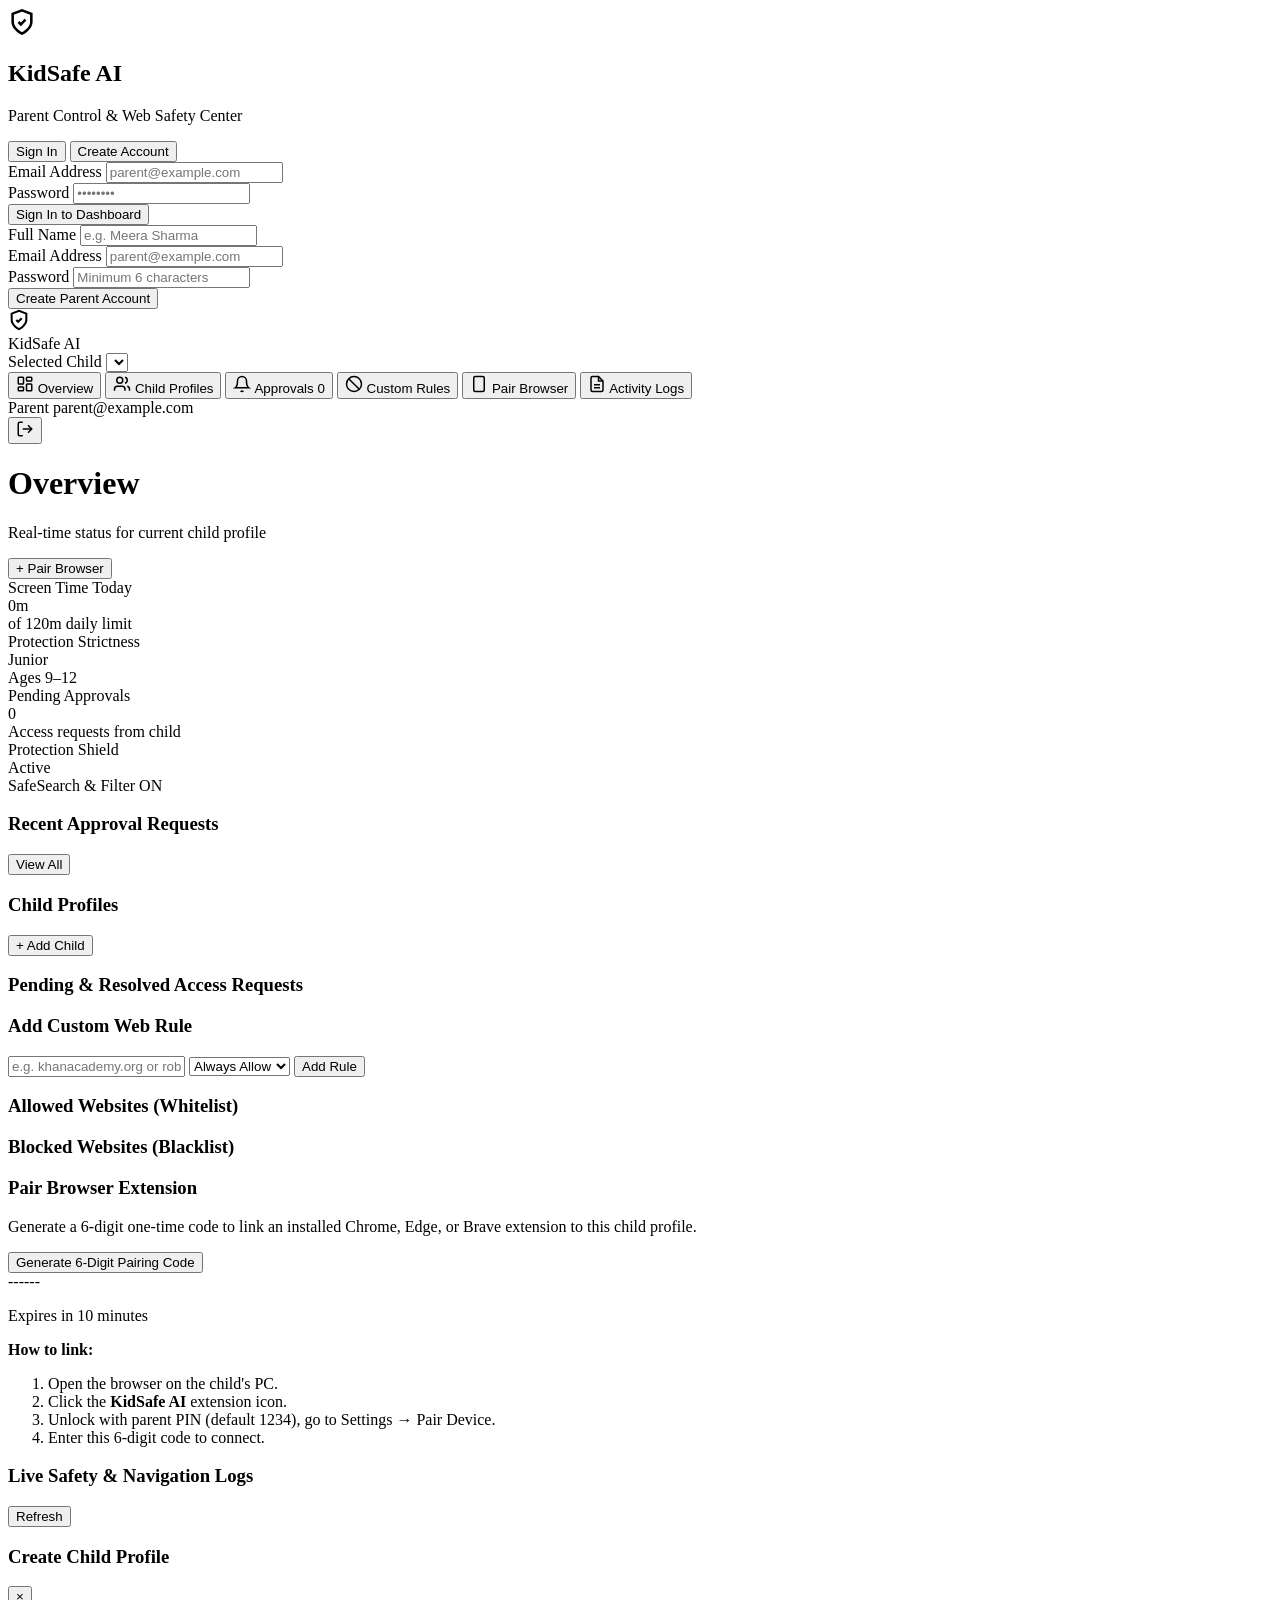
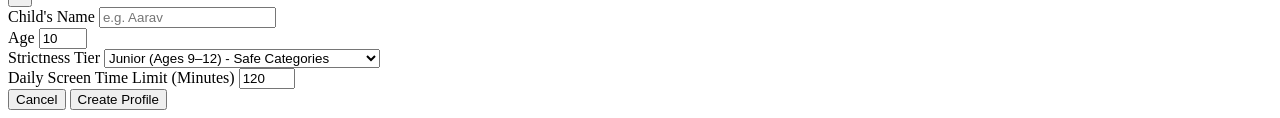
==== backend/static/index.html @ 576cd578 "feat: implement Phase 2 - FastAPI Backend, Remote Parent Dashboard & Device Pairing" ====
<!DOCTYPE html>
<html lang="en">
<head>
  <meta charset="UTF-8">
  <meta name="viewport" content="width=device-width, initial-scale=1.0">
  <title>KidSafe AI - Parent Dashboard</title>
  <link rel="stylesheet" href="/static/style.css">
  <link rel="preconnect" href="https://fonts.googleapis.com">
  <link rel="preconnect" href="https://fonts.gstatic.com" crossorigin>
  <link href="https://fonts.googleapis.com/css2?family=Plus+Jakarta+Sans:wght@400;500;600;700&display=swap" rel="stylesheet">
</head>
<body>
  <!-- Auth Screen (Visible when logged out) -->
  <div id="authScreen" class="auth-screen">
    <div class="auth-box">
      <div class="auth-logo">
        <div class="shield-circle">
          <svg viewBox="0 0 24 24" width="28" height="28" fill="none" stroke="currentColor" stroke-width="2.2">
            <path d="M12 22s8-4 8-10V5l-8-3-8 3v7c0 6 8 10 8 10z"/>
            <path d="M9 12l2 2 4-4"/>
          </svg>
        </div>
        <h2>KidSafe AI</h2>
        <p>Parent Control & Web Safety Center</p>
      </div>

      <div class="auth-tabs">
        <button class="auth-tab-btn active" id="tabLoginBtn">Sign In</button>
        <button class="auth-tab-btn" id="tabRegisterBtn">Create Account</button>
      </div>

      <!-- Login Form -->
      <form id="loginForm" class="auth-form">
        <div class="input-field">
          <label>Email Address</label>
          <input type="email" id="loginEmail" placeholder="parent@example.com" required>
        </div>
        <div class="input-field">
          <label>Password</label>
          <input type="password" id="loginPassword" placeholder="••••••••" required>
        </div>
        <button type="submit" class="btn btn-primary btn-block">Sign In to Dashboard</button>
        <div class="auth-error hidden" id="loginError"></div>
      </form>

      <!-- Register Form -->
      <form id="registerForm" class="auth-form hidden">
        <div class="input-field">
          <label>Full Name</label>
          <input type="text" id="regName" placeholder="e.g. Meera Sharma" required>
        </div>
        <div class="input-field">
          <label>Email Address</label>
          <input type="email" id="regEmail" placeholder="parent@example.com" required>
        </div>
        <div class="input-field">
          <label>Password</label>
          <input type="password" id="regPassword" placeholder="Minimum 6 characters" required>
        </div>
        <button type="submit" class="btn btn-primary btn-block">Create Parent Account</button>
        <div class="auth-error hidden" id="regError"></div>
      </form>
    </div>
  </div>

  <!-- Main Dashboard App (Visible when logged in) -->
  <div id="appContainer" class="app-layout hidden">
    <!-- Sidebar Navigation -->
    <aside class="sidebar">
      <div class="brand">
        <div class="brand-icon">
          <svg viewBox="0 0 24 24" width="22" height="22" fill="none" stroke="currentColor" stroke-width="2.2">
            <path d="M12 22s8-4 8-10V5l-8-3-8 3v7c0 6 8 10 8 10z"/>
            <path d="M9 12l2 2 4-4"/>
          </svg>
        </div>
        <span class="brand-title">KidSafe AI</span>
      </div>

      <!-- Child Selector in Sidebar -->
      <div class="sidebar-child-select">
        <label>Selected Child</label>
        <select id="childProfileSelector"></select>
      </div>

      <nav class="nav-menu">
        <button class="nav-item active" data-view="viewOverview">
          <svg viewBox="0 0 24 24" width="18" height="18" fill="none" stroke="currentColor" stroke-width="2"><rect width="7" height="9" x="3" y="3" rx="1"/><rect width="7" height="5" x="14" y="3" rx="1"/><rect width="7" height="9" x="14" y="12" rx="1"/><rect width="7" height="5" x="3" y="16" rx="1"/></svg>
          Overview
        </button>
        <button class="nav-item" data-view="viewProfiles">
          <svg viewBox="0 0 24 24" width="18" height="18" fill="none" stroke="currentColor" stroke-width="2"><path d="M16 21v-2a4 4 0 0 0-4-4H6a4 4 0 0 0-4 4v2"/><circle cx="9" cy="7" r="4"/><path d="M22 21v-2a4 4 0 0 0-3-3.87"/><path d="M16 3.13a4 4 0 0 1 0 7.75"/></svg>
          Child Profiles
        </button>
        <button class="nav-item" data-view="viewApprovals">
          <svg viewBox="0 0 24 24" width="18" height="18" fill="none" stroke="currentColor" stroke-width="2"><path d="M18 8A6 6 0 0 0 6 8c0 7-3 9-3 9h18s-3-2-3-9"/><path d="M13.73 21a2 2 0 0 1-3.46 0"/></svg>
          Approvals
          <span class="badge" id="navBadgeApprovals">0</span>
        </button>
        <button class="nav-item" data-view="viewRules">
          <svg viewBox="0 0 24 24" width="18" height="18" fill="none" stroke="currentColor" stroke-width="2"><circle cx="12" cy="12" r="10"/><line x1="4.93" y1="4.93" x2="19.07" y2="19.07"/></svg>
          Custom Rules
        </button>
        <button class="nav-item" data-view="viewPairing">
          <svg viewBox="0 0 24 24" width="18" height="18" fill="none" stroke="currentColor" stroke-width="2"><rect width="14" height="20" x="5" y="2" rx="2" ry="2"/><line x1="12" y1="18" x2="12.01" y2="18"/></svg>
          Pair Browser
        </button>
        <button class="nav-item" data-view="viewLogs">
          <svg viewBox="0 0 24 24" width="18" height="18" fill="none" stroke="currentColor" stroke-width="2"><path d="M14 2H6a2 2 0 0 0-2 2v16a2 2 0 0 0 2 2h12a2 2 0 0 0 2-2V8z"/><polyline points="14 2 14 8 20 8"/><line x1="16" y1="13" x2="8" y2="13"/><line x1="16" y1="17" x2="8" y2="17"/></svg>
          Activity Logs
        </button>
      </nav>

      <div class="user-footer">
        <div class="user-meta">
          <span class="user-name" id="userNameLabel">Parent</span>
          <span class="user-email" id="userEmailLabel">parent@example.com</span>
        </div>
        <button class="btn-logout" id="btnLogout" title="Logout">
          <svg viewBox="0 0 24 24" width="18" height="18" fill="none" stroke="currentColor" stroke-width="2"><path d="M9 21H5a2 2 0 0 1-2-2V5a2 2 0 0 1 2-2h4"/><polyline points="16 17 21 12 16 7"/><line x1="21" y1="12" x2="9" y2="12"/></svg>
        </button>
      </div>
    </aside>

    <!-- Main Content Area -->
    <main class="content-area">
      <!-- Top header bar -->
      <header class="topbar">
        <div>
          <h1 id="pageTitle">Overview</h1>
          <p class="page-subtitle" id="pageSubtitle">Real-time status for current child profile</p>
        </div>
        <div class="topbar-actions">
          <button class="btn btn-secondary" id="btnQuickPairModal">+ Pair Browser</button>
        </div>
      </header>

      <!-- View 1: Overview -->
      <section class="view-panel active" id="viewOverview">
        <!-- Stat Cards -->
        <div class="metrics-grid">
          <div class="metric-card">
            <span class="metric-title">Screen Time Today</span>
            <div class="metric-number" id="statScreenTime">0m</div>
            <span class="metric-sub" id="statLimitSub">of 120m daily limit</span>
          </div>
          <div class="metric-card">
            <span class="metric-title">Protection Strictness</span>
            <div class="metric-number" id="statStrictness">Junior</div>
            <span class="metric-sub" id="statAgeSub">Ages 9–12</span>
          </div>
          <div class="metric-card">
            <span class="metric-title">Pending Approvals</span>
            <div class="metric-number highlight" id="statPendingCount">0</div>
            <span class="metric-sub">Access requests from child</span>
          </div>
          <div class="metric-card">
            <span class="metric-title">Protection Shield</span>
            <div class="metric-number safe" id="statShieldStatus">Active</div>
            <span class="metric-sub">SafeSearch & Filter ON</span>
          </div>
        </div>

        <!-- Recent Approvals Banner -->
        <div class="card mt-4">
          <div class="card-header">
            <h3>Recent Approval Requests</h3>
            <button class="btn btn-sm btn-ghost" id="btnViewAllApprovals">View All</button>
          </div>
          <div id="overviewApprovalsList" class="table-container">
            <!-- Populated via JS -->
          </div>
        </div>
      </section>

      <!-- View 2: Child Profiles -->
      <section class="view-panel" id="viewProfiles">
        <div class="card">
          <div class="card-header">
            <h3>Child Profiles</h3>
            <button class="btn btn-primary btn-sm" id="btnOpenNewProfileModal">+ Add Child</button>
          </div>
          <div id="profilesCardsGrid" class="profiles-grid"></div>
        </div>
      </section>

      <!-- View 3: Approvals -->
      <section class="view-panel" id="viewApprovals">
        <div class="card">
          <div class="card-header">
            <h3>Pending & Resolved Access Requests</h3>
          </div>
          <div id="fullApprovalsTable" class="table-container"></div>
        </div>
      </section>

      <!-- View 4: Custom Rules -->
      <section class="view-panel" id="viewRules">
        <div class="card">
          <div class="card-header">
            <h3>Add Custom Web Rule</h3>
          </div>
          <div class="form-row">
            <input type="text" id="newRuleDomain" placeholder="e.g. khanacademy.org or roblox.com" class="input-control">
            <select id="newRuleType" class="input-control select-control">
              <option value="allow">Always Allow</option>
              <option value="block">Always Block</option>
            </select>
            <button class="btn btn-primary" id="btnAddNewRule">Add Rule</button>
          </div>
        </div>

        <div class="grid-2col mt-4">
          <div class="card">
            <div class="card-header">
              <h3>Allowed Websites (Whitelist)</h3>
            </div>
            <div id="dashboardAllowlist" class="tag-cloud"></div>
          </div>
          <div class="card">
            <div class="card-header">
              <h3>Blocked Websites (Blacklist)</h3>
            </div>
            <div id="dashboardBlocklist" class="tag-cloud"></div>
          </div>
        </div>
      </section>

      <!-- View 5: Device Pairing -->
      <section class="view-panel" id="viewPairing">
        <div class="card max-w-600">
          <div class="card-header">
            <h3>Pair Browser Extension</h3>
          </div>
          <p class="card-desc">
            Generate a 6-digit one-time code to link an installed Chrome, Edge, or Brave extension to this child profile.
          </p>

          <div class="pairing-box">
            <button class="btn btn-primary" id="btnGeneratePairCode">Generate 6-Digit Pairing Code</button>
            <div class="pairing-display hidden" id="pairCodeDisplay">
              <div class="pair-code-text" id="displayCode">------</div>
              <p class="pair-expiry" id="displayExpiry">Expires in 10 minutes</p>
              <div class="pair-instructions">
                <strong>How to link:</strong>
                <ol>
                  <li>Open the browser on the child's PC.</li>
                  <li>Click the <strong>KidSafe AI</strong> extension icon.</li>
                  <li>Unlock with parent PIN (default 1234), go to Settings &rarr; Pair Device.</li>
                  <li>Enter this 6-digit code to connect.</li>
                </ol>
              </div>
            </div>
          </div>
        </div>
      </section>

      <!-- View 6: Activity Logs -->
      <section class="view-panel" id="viewLogs">
        <div class="card">
          <div class="card-header">
            <h3>Live Safety & Navigation Logs</h3>
            <button class="btn btn-secondary btn-sm" id="btnRefreshLogs">Refresh</button>
          </div>
          <div id="logsTableContainer" class="table-container"></div>
        </div>
      </section>
    </main>
  </div>

  <!-- Modal: Add Child Profile -->
  <div id="profileModal" class="modal hidden">
    <div class="modal-content">
      <div class="modal-header">
        <h3>Create Child Profile</h3>
        <button class="modal-close" id="btnCloseProfileModal">&times;</button>
      </div>
      <form id="createProfileForm">
        <div class="input-field">
          <label>Child's Name</label>
          <input type="text" id="newChildName" placeholder="e.g. Aarav" required>
        </div>
        <div class="input-field">
          <label>Age</label>
          <input type="number" id="newChildAge" min="4" max="17" value="10" required>
        </div>
        <div class="input-field">
          <label>Strictness Tier</label>
          <select id="newChildTier">
            <option value="little_explorer">Little Explorer (Ages 5–8) - Allowlist Only</option>
            <option value="junior" selected>Junior (Ages 9–12) - Safe Categories</option>
            <option value="teen">Teen (Ages 13–17) - Blocklist & AI Filtering</option>
          </select>
        </div>
        <div class="input-field">
          <label>Daily Screen Time Limit (Minutes)</label>
          <input type="number" id="newChildLimit" min="15" max="600" step="15" value="120" required>
        </div>
        <div class="modal-actions">
          <button type="button" class="btn btn-secondary" id="btnCancelProfileModal">Cancel</button>
          <button type="submit" class="btn btn-primary">Create Profile</button>
        </div>
      </form>
    </div>
  </div>

  <script src="/static/app.js"></script>
</body>
</html>
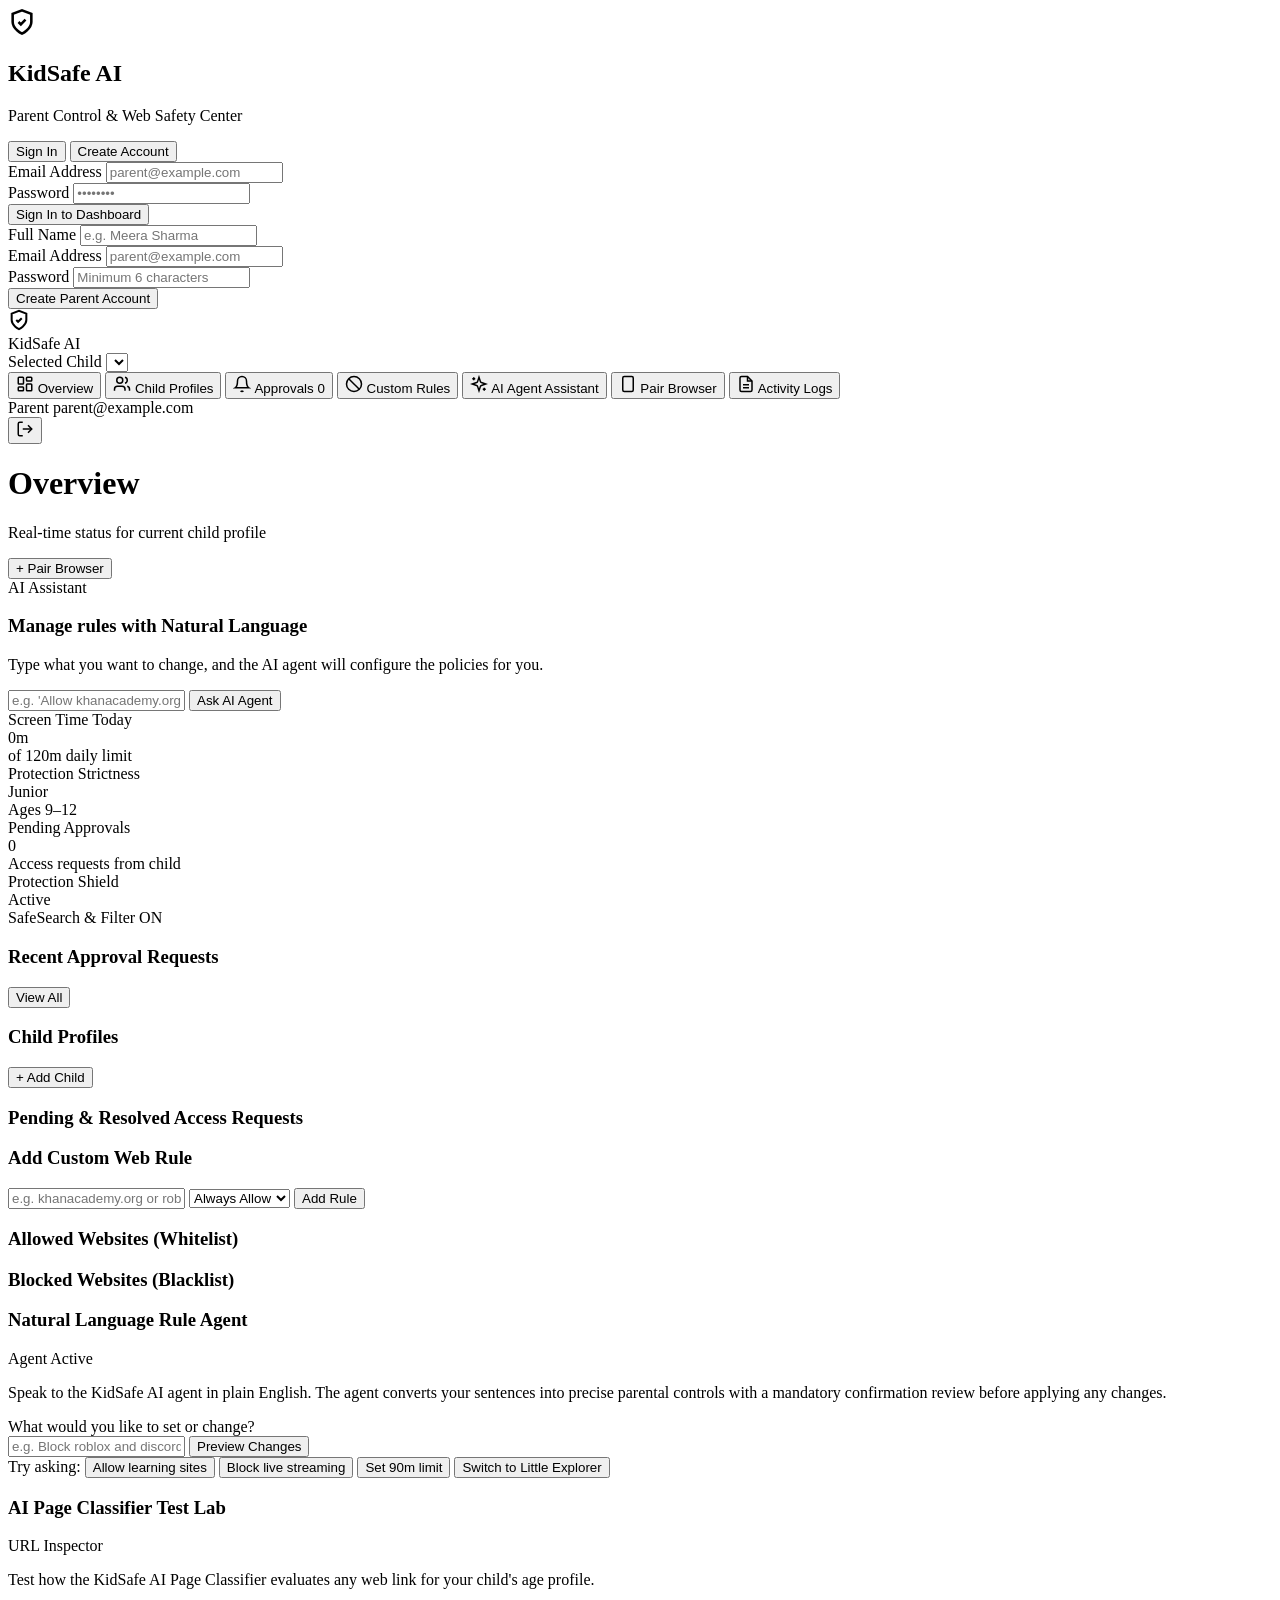
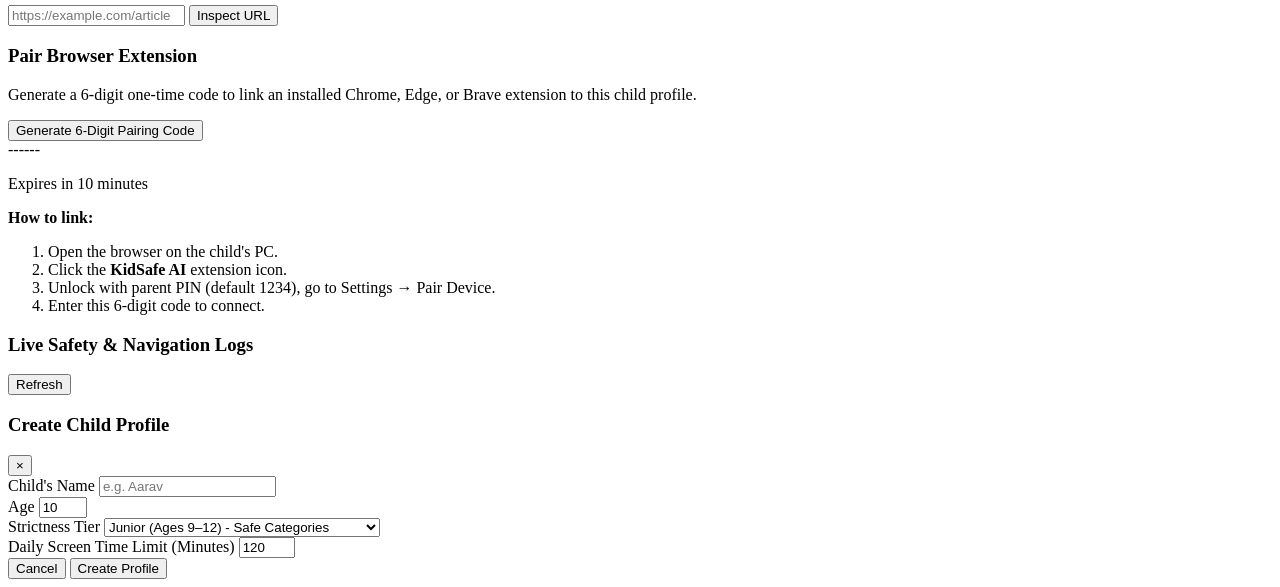
==== commit 6f80a471: "feat: implement Phase 3 - LLM Page Classifier Agent, Natural-Language Parent Agent & AI Dashboard As" ====
--- a/backend/static/index.html
+++ b/backend/static/index.html
@@ -101,6 +101,10 @@
           <svg viewBox="0 0 24 24" width="18" height="18" fill="none" stroke="currentColor" stroke-width="2"><circle cx="12" cy="12" r="10"/><line x1="4.93" y1="4.93" x2="19.07" y2="19.07"/></svg>
           Custom Rules
         </button>
+        <button class="nav-item" data-view="viewAIAssistant">
+          <svg viewBox="0 0 24 24" width="18" height="18" fill="none" stroke="currentColor" stroke-width="2"><path d="m12 3-1.912 5.813a2 2 0 0 1-1.275 1.275L3 12l5.813 1.912a2 2 0 0 1 1.275 1.275L12 21l1.912-5.813a2 2 0 0 1 1.275-1.275L21 12l-5.813-1.912a2 2 0 0 1-1.275-1.275L12 3Z"/><path d="M5 3v4"/><path d="M19 17v4"/><path d="M3 5h4"/><path d="M17 19h4"/></svg>
+          AI Agent Assistant
+        </button>
         <button class="nav-item" data-view="viewPairing">
           <svg viewBox="0 0 24 24" width="18" height="18" fill="none" stroke="currentColor" stroke-width="2"><rect width="14" height="20" x="5" y="2" rx="2" ry="2"/><line x1="12" y1="18" x2="12.01" y2="18"/></svg>
           Pair Browser
@@ -137,6 +141,21 @@
 
       <!-- View 1: Overview -->
       <section class="view-panel active" id="viewOverview">
+        <!-- AI Quick Command Box -->
+        <div class="card mb-4 ai-banner-box">
+          <div class="ai-banner-content">
+            <div class="ai-badge">AI Assistant</div>
+            <h3>Manage rules with Natural Language</h3>
+            <p class="ai-subtitle">Type what you want to change, and the AI agent will configure the policies for you.</p>
+            <div class="ai-input-row">
+              <input type="text" id="overviewAiInput" placeholder="e.g. 'Allow khanacademy.org and set time to 90 mins'" class="input-control">
+              <button class="btn btn-primary" id="btnOverviewAiSend">Ask AI Agent</button>
+            </div>
+            <!-- AI Action Preview Container -->
+            <div id="overviewAiPreviewBox" class="ai-preview-card hidden"></div>
+          </div>
+        </div>
+
         <!-- Stat Cards -->
         <div class="metrics-grid">
           <div class="metric-card">
@@ -223,6 +242,54 @@
             </div>
             <div id="dashboardBlocklist" class="tag-cloud"></div>
           </div>
+        </div>
+      </section>
+
+      <!-- View: AI Assistant -->
+      <section class="view-panel" id="viewAIAssistant">
+        <div class="card max-w-700">
+          <div class="card-header">
+            <h3>Natural Language Rule Agent</h3>
+            <span class="status-badge approved">Agent Active</span>
+          </div>
+          <p class="card-desc">
+            Speak to the KidSafe AI agent in plain English. The agent converts your sentences into precise parental controls with a mandatory confirmation review before applying any changes.
+          </p>
+
+          <div class="ai-prompt-box">
+            <label>What would you like to set or change?</label>
+            <div class="ai-input-row mt-2">
+              <input type="text" id="assistantInput" placeholder="e.g. Block roblox and discord, and switch to teen profile" class="input-control">
+              <button class="btn btn-primary" id="btnAssistantSend">Preview Changes</button>
+            </div>
+            
+            <div class="example-chips mt-3">
+              <span class="chip-label">Try asking:</span>
+              <button class="chip-btn" data-prompt="Allow scratch.mit.edu and wikipedia.org">Allow learning sites</button>
+              <button class="chip-btn" data-prompt="Block twitch and kick.com">Block live streaming</button>
+              <button class="chip-btn" data-prompt="Set daily screen time to 90 minutes">Set 90m limit</button>
+              <button class="chip-btn" data-prompt="Switch to Little Explorer mode">Switch to Little Explorer</button>
+            </div>
+          </div>
+
+          <!-- Structured Action Preview Display -->
+          <div id="assistantPreviewContainer" class="ai-preview-card mt-4 hidden"></div>
+        </div>
+
+        <!-- AI Page Classifier Test Lab -->
+        <div class="card max-w-700 mt-4">
+          <div class="card-header">
+            <h3>AI Page Classifier Test Lab</h3>
+            <span class="status-badge pending">URL Inspector</span>
+          </div>
+          <p class="card-desc">
+            Test how the KidSafe AI Page Classifier evaluates any web link for your child's age profile.
+          </p>
+          <div class="ai-input-row">
+            <input type="text" id="testClassifyUrl" placeholder="https://example.com/article" class="input-control">
+            <button class="btn btn-secondary" id="btnRunClassification">Inspect URL</button>
+          </div>
+          <div id="classifierResultBox" class="classifier-output hidden mt-3"></div>
         </div>
       </section>
 
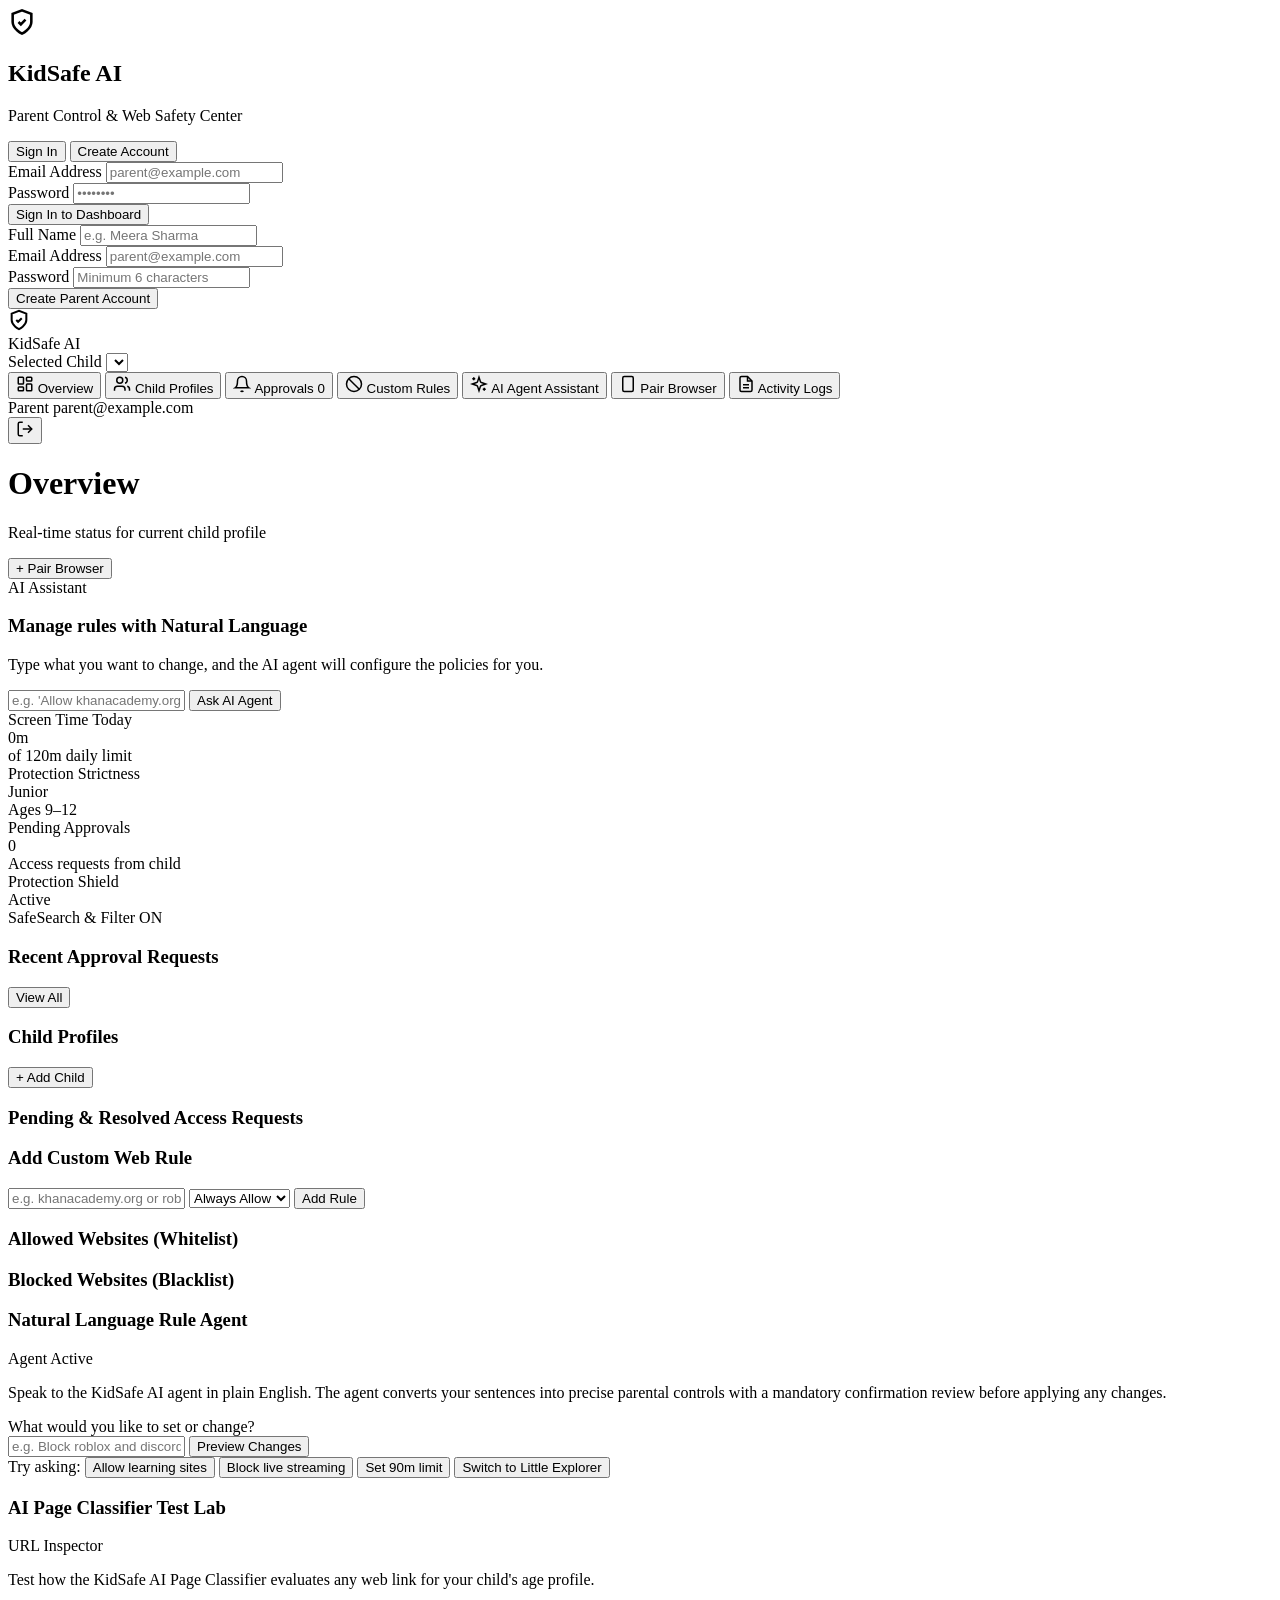
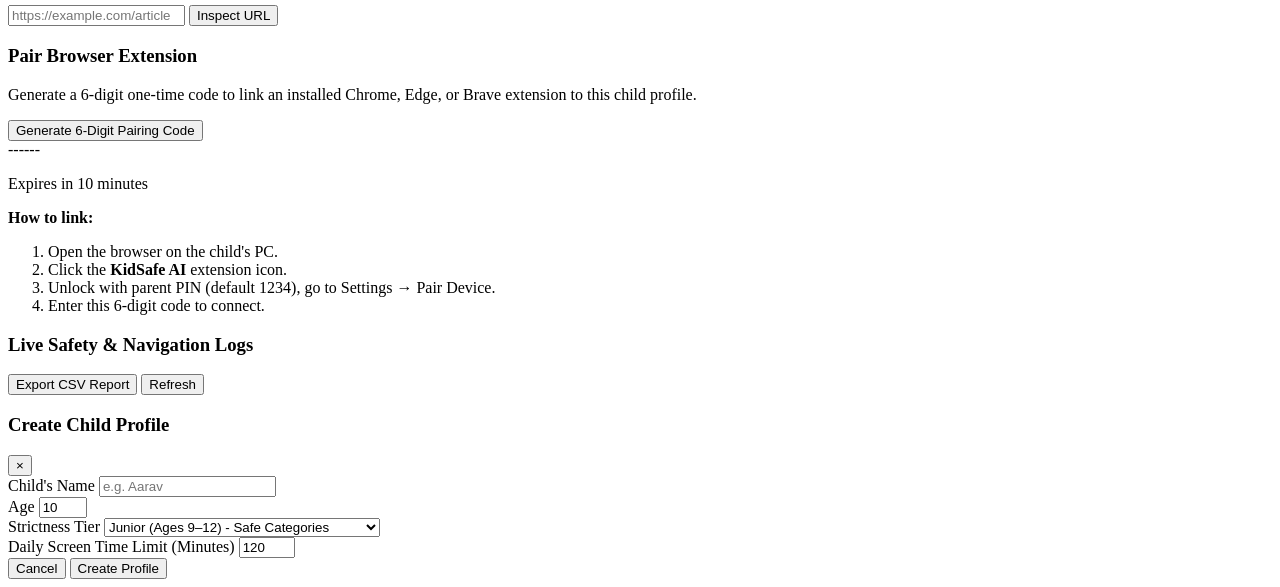
==== commit e47f281c: "feat: implement Phase 4 - Extension Hardening, Bypass Resistance, Benchmark Dataset & Academic Repor" ====
--- a/backend/static/index.html
+++ b/backend/static/index.html
@@ -327,7 +327,10 @@
         <div class="card">
           <div class="card-header">
             <h3>Live Safety & Navigation Logs</h3>
-            <button class="btn btn-secondary btn-sm" id="btnRefreshLogs">Refresh</button>
+            <div>
+              <button class="btn btn-secondary btn-sm" id="btnExportCsv">Export CSV Report</button>
+              <button class="btn btn-secondary btn-sm" id="btnRefreshLogs">Refresh</button>
+            </div>
           </div>
           <div id="logsTableContainer" class="table-container"></div>
         </div>
